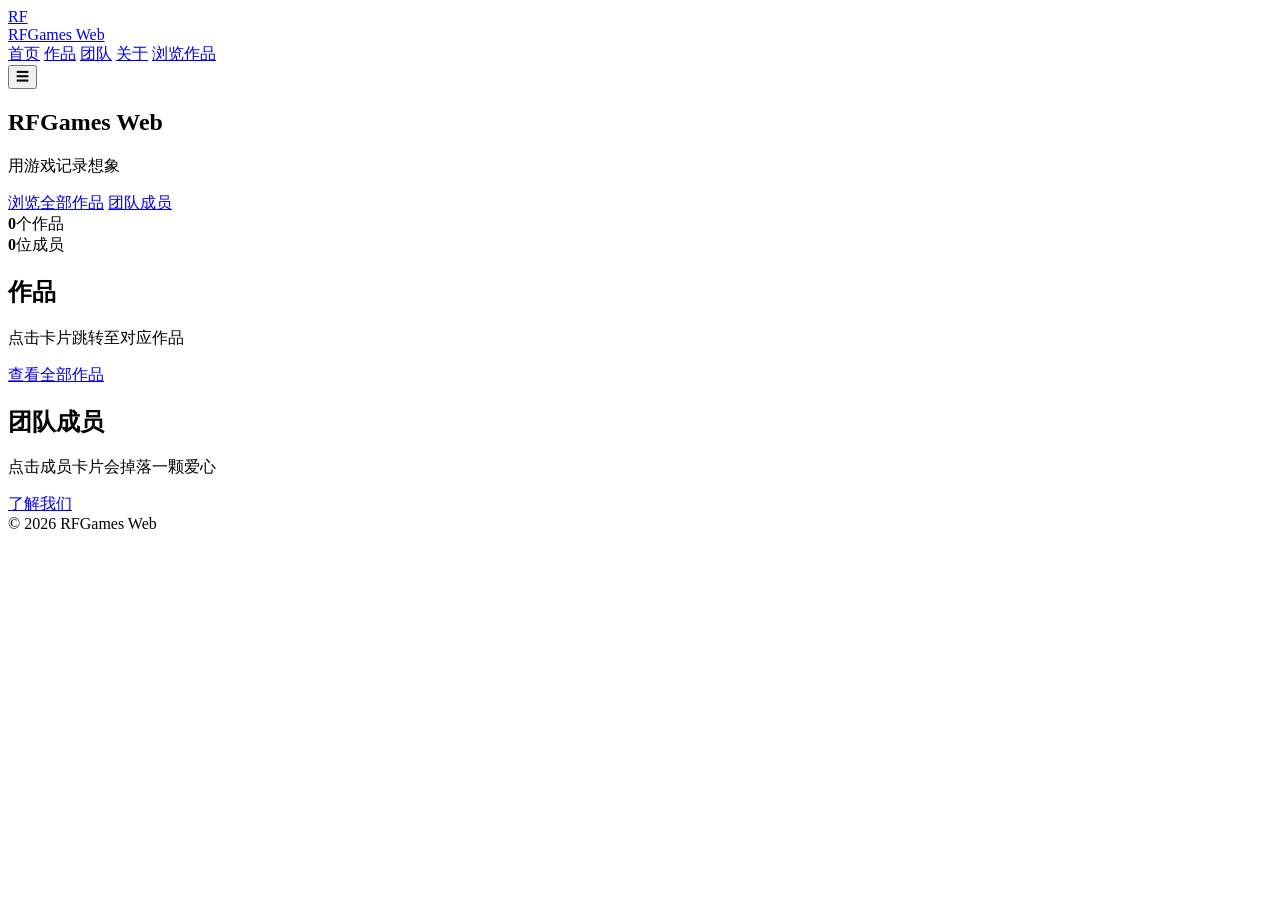
==== index.html @ dea8e586 "Add files via upload" ====
<!DOCTYPE html>
<html lang="zh-CN">
<head>
<meta charset="UTF-8">
<meta name="viewport" content="width=device-width, initial-scale=1.0">
<title>RFGames Web</title>
<meta name="description" content="RFGames Web 独立游戏作品站">
<link rel="icon" href="assets/img/rf.svg" type="image/svg+xml">
<link rel="stylesheet" href="assets/css/style.css">
</head>
<body>

<header class="nav">
  <div class="wrap nav-in">
    <a class="brand" href="index.html">
      <div class="brand-mark">RF</div>
      <div class="brand-name"><span data-site-name>RFGames</span> Web</div>
    </a>
    <nav class="nav-links">
      <a href="index.html" data-page="index.html">首页</a>
      <a href="works.html" data-page="works.html">作品</a>
      <a href="team.html" data-page="team.html">团队</a>
      <a href="about.html" data-page="about.html">关于</a>
      <a class="nav-cta" href="works.html">浏览作品</a>
    </nav>
    <button class="burger" aria-label="菜单">☰</button>
  </div>
</header>

<div class="wrap">
  <section class="hero">
    <h1><span data-hero-title>RFGames</span> Web</h1>
    <p data-hero-sub>用游戏记录想象</p>
    <div class="hero-act">
      <a class="btn btn-primary" href="works.html">浏览全部作品</a>
      <a class="btn" href="team.html">团队成员</a>
    </div>
    <div class="hero-stats">
      <div><b data-stat="works">0</b><span>个作品</span></div>
      <div><b data-stat="team">0</b><span>位成员</span></div>
    </div>
  </section>

  <section id="works">
    <div class="sec-head">
      <h2>作品</h2>
      <p>点击卡片跳转至对应作品</p>
    </div>
    <div class="work-grid" id="home-works"></div>
    <div class="more">
      <a class="btn" href="works.html">查看全部作品</a>
    </div>
  </section>

  <section id="team">
    <div class="sec-head">
      <h2>团队成员</h2>
      <p>点击成员卡片会掉落一颗爱心</p>
    </div>
    <div class="team-grid" id="home-team"></div>
  </section>

  <section class="cta">
    <a class="btn btn-primary" href="about.html">了解我们</a>
  </section>
</div>

<footer>
  <div class="wrap foot">
    <span data-footer>© 2026 RFGames Web</span>
    <div class="foot-links" data-icp></div>
  </div>
</footer>

<script src="assets/js/store.js"></script>
<script src="assets/js/main.js"></script>
<script>
document.addEventListener('DOMContentLoaded', () => {
  const works = Store.works();
  const team = Store.team();

  const setStat = (key, val) => {
    const n = document.querySelector('[data-stat="' + key + '"]');
    if (n) n.textContent = val;
  };
  setStat('works', works.length);
  setStat('team', team.length);

  RF.renderWorks('home-works', works, 6);
  RF.renderTeam('home-team');
  RF.countUp();
});
</script>
</body>
</html>
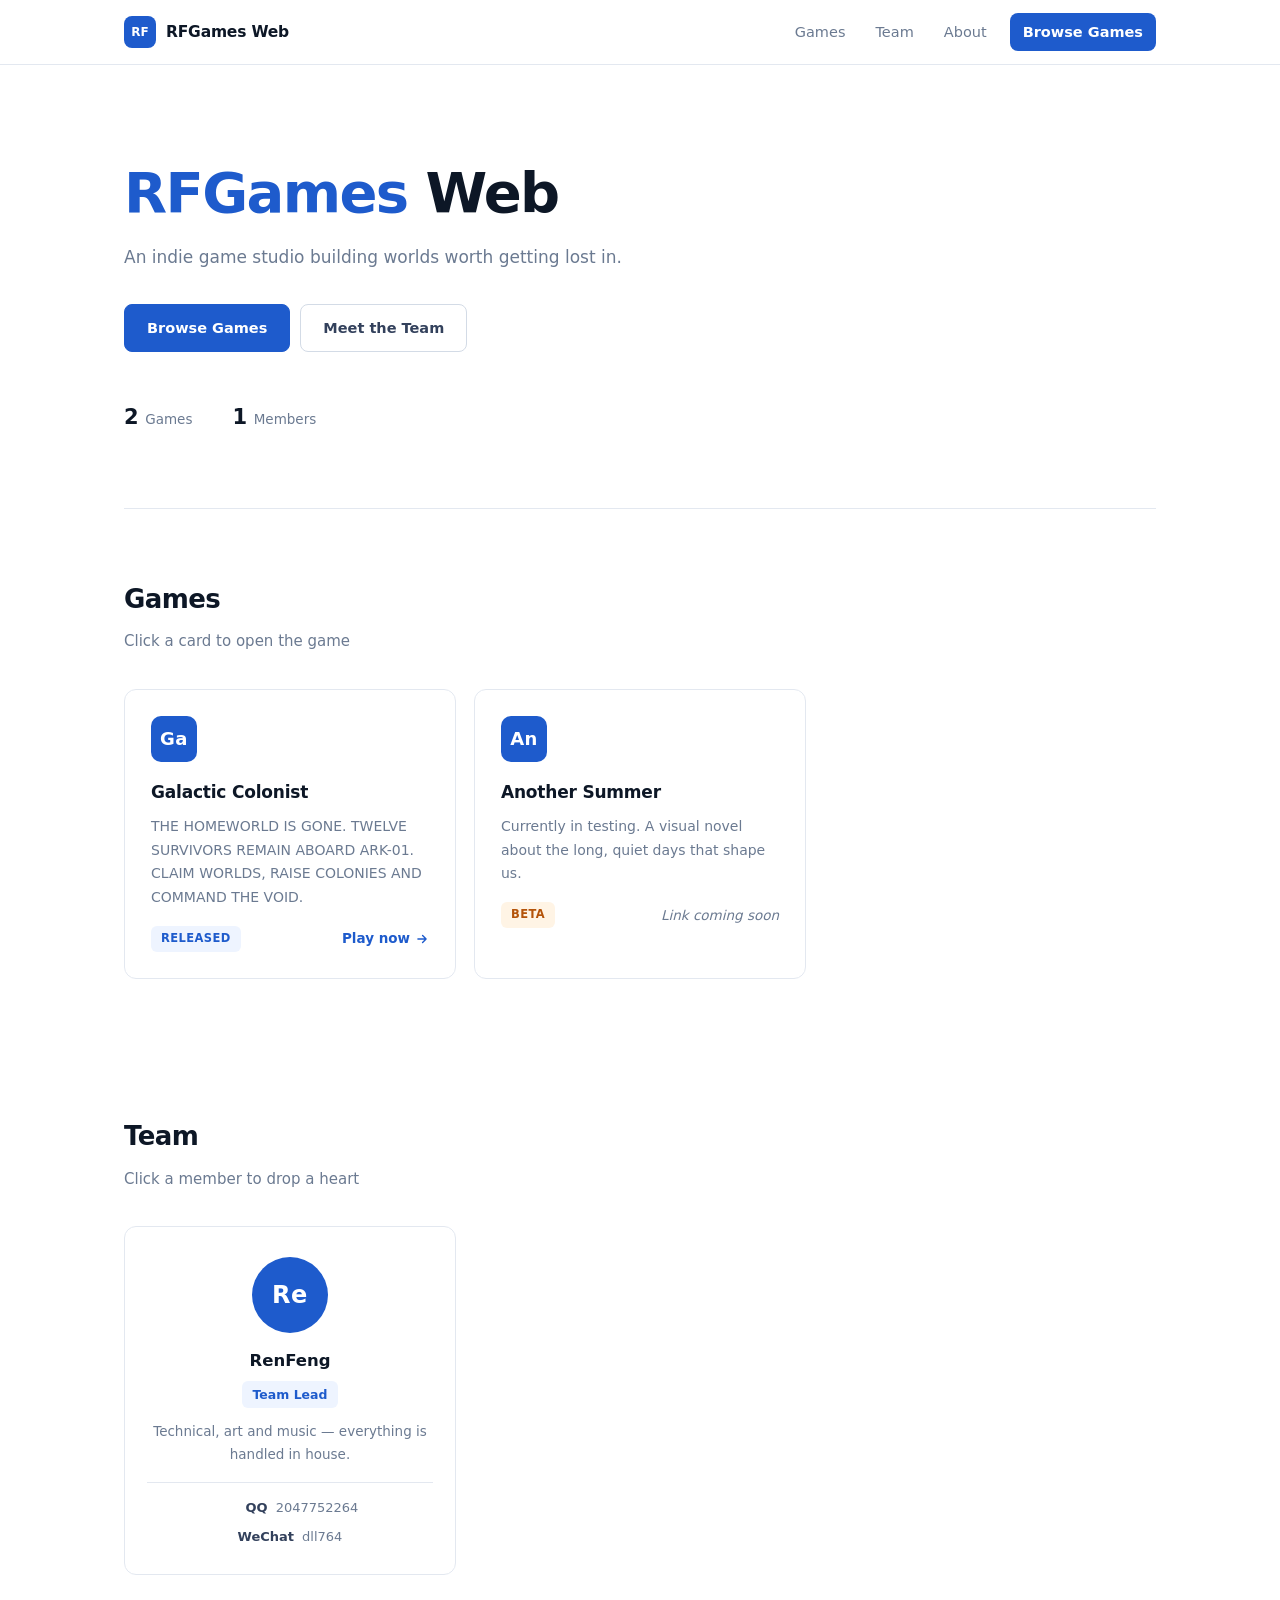
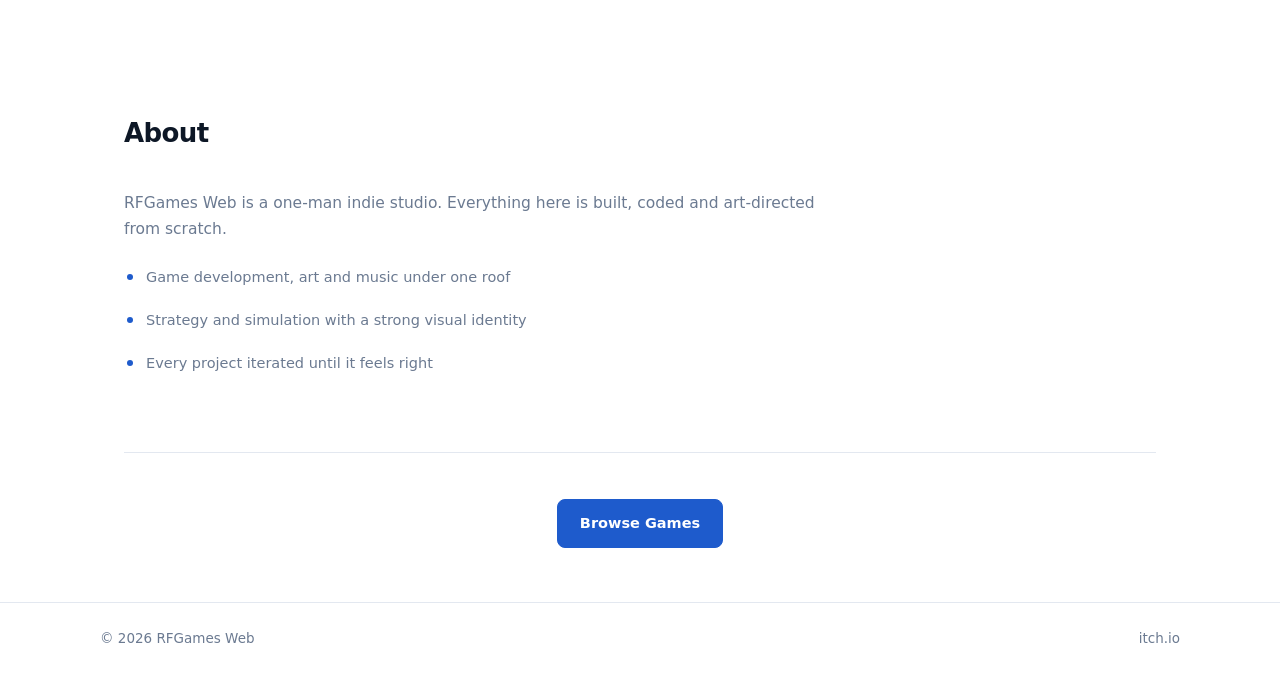
==== commit fabc2509: "Add files via upload" ====
--- a/index.html
+++ b/index.html
@@ -1,95 +1,1070 @@
 <!DOCTYPE html>
-<html lang="zh-CN">
+<html lang="en">
 <head>
 <meta charset="UTF-8">
 <meta name="viewport" content="width=device-width, initial-scale=1.0">
 <title>RFGames Web</title>
-<meta name="description" content="RFGames Web 独立游戏作品站">
-<link rel="icon" href="assets/img/rf.svg" type="image/svg+xml">
-<link rel="stylesheet" href="assets/css/style.css">
+<meta name="description" content="RFGames Web — an indie game studio showcase.">
+<link rel="icon" href="data:image/svg+xml,%3Csvg xmlns='http://www.w3.org/2000/svg' viewBox='0 0 128 128'%3E%3Crect width='128' height='128' rx='26' fill='%231E5BCC'/%3E%3Ctext x='64' y='66' fill='%23fff' font-family='Segoe UI,Arial,sans-serif' font-size='50' font-weight='700' text-anchor='middle' dominant-baseline='central'%3ERF%3C/text%3E%3C/svg%3E">
+<style>
+:root {
+  --bg: #ffffff;
+  --bg-2: #f6f8fb;
+  --surface: #ffffff;
+  --line: #e3e8f0;
+  --line-2: #d3dbe6;
+  --ink: #0d1726;
+  --ink-2: #33415c;
+  --muted: #6b7a91;
+  --blue: #1e5bcc;
+  --blue-2: #1750b5;
+  --blue-soft: #eef4ff;
+  --blue-line: #c9dcff;
+  --radius: 12px;
+  --maxw: 1080px;
+  --ease: cubic-bezier(0.22, 1, 0.36, 1);
+}
+
+* {
+  margin: 0;
+  padding: 0;
+  box-sizing: border-box;
+}
+
+html {
+  scroll-behavior: smooth;
+}
+
+body {
+  font-family: 'Segoe UI', system-ui, -apple-system, sans-serif;
+  background: var(--bg);
+  color: var(--ink);
+  min-height: 100vh;
+  line-height: 1.7;
+  -webkit-font-smoothing: antialiased;
+}
+
+a {
+  color: inherit;
+  text-decoration: none;
+}
+
+.wrap {
+  width: 100%;
+  max-width: var(--maxw);
+  margin: 0 auto;
+  padding: 0 24px;
+}
+
+.nav {
+  position: sticky;
+  top: 0;
+  z-index: 60;
+  background: rgba(255, 255, 255, 0.92);
+  backdrop-filter: blur(12px);
+  border-bottom: 1px solid var(--line);
+  transition: box-shadow 0.4s var(--ease), background 0.4s var(--ease);
+}
+
+.nav.stuck {
+  box-shadow: 0 6px 24px rgba(13, 23, 38, 0.06);
+  background: rgba(255, 255, 255, 0.97);
+}
+
+.nav-in {
+  display: flex;
+  align-items: center;
+  justify-content: space-between;
+  height: 64px;
+}
+
+.brand {
+  display: flex;
+  align-items: center;
+  gap: 10px;
+  font-weight: 700;
+}
+
+.brand-mark {
+  width: 32px;
+  height: 32px;
+  border-radius: 8px;
+  background: var(--blue);
+  display: grid;
+  place-items: center;
+  font-size: 12px;
+  font-weight: 700;
+  color: #fff;
+  flex-shrink: 0;
+}
+
+.brand-name {
+  font-size: 15.5px;
+  letter-spacing: -0.2px;
+}
+
+.nav-links {
+  display: flex;
+  gap: 4px;
+  align-items: center;
+}
+
+.nav-links a {
+  position: relative;
+  padding: 7px 13px;
+  border-radius: 8px;
+  font-size: 14.5px;
+  color: var(--muted);
+  transition: color 0.25s var(--ease), background 0.25s var(--ease);
+}
+
+.nav-links a::after {
+  content: '';
+  position: absolute;
+  left: 13px;
+  right: 13px;
+  bottom: 2px;
+  height: 1.5px;
+  background: var(--blue);
+  border-radius: 2px;
+  transform: scaleX(0);
+  transform-origin: left;
+  transition: transform 0.32s var(--ease);
+}
+
+.nav-links a:hover {
+  color: var(--ink);
+  background: var(--bg-2);
+}
+
+.nav-links a:hover::after {
+  transform: scaleX(1);
+}
+
+.nav-cta {
+  margin-left: 6px;
+  padding: 8px 16px;
+  border-radius: 8px;
+  background: var(--blue);
+  color: #fff !important;
+  font-weight: 600;
+  font-size: 14px;
+}
+
+.nav-cta:hover {
+  background: var(--blue-2);
+}
+
+.burger {
+  display: none;
+  width: 38px;
+  height: 38px;
+  border-radius: 8px;
+  border: 1px solid var(--line);
+  background: var(--surface);
+  color: var(--ink);
+  cursor: pointer;
+  font-size: 16px;
+  transition: background 0.25s var(--ease), color 0.25s var(--ease), border-color 0.25s var(--ease), transform 0.3s var(--ease);
+}
+
+.burger:hover {
+  border-color: var(--blue-line);
+  background: var(--blue-soft);
+  color: var(--blue);
+}
+
+.burger:active {
+  transform: scale(0.94);
+}
+
+.burger.x {
+  background: var(--blue);
+  border-color: var(--blue);
+  color: #fff;
+}
+
+.scroll-bar {
+  position: fixed;
+  top: 0;
+  left: 0;
+  height: 2px;
+  width: 0;
+  background: var(--blue);
+  z-index: 90;
+  transition: width 0.1s linear;
+}
+
+.hero {
+  padding: 96px 0 72px;
+  border-bottom: 1px solid var(--line);
+}
+
+.hero h1 {
+  font-size: clamp(34px, 6.4vw, 56px);
+  line-height: 1.14;
+  font-weight: 700;
+  letter-spacing: -1.6px;
+  margin-bottom: 18px;
+}
+
+.hero h1 span {
+  color: var(--blue);
+}
+
+.hero p {
+  font-size: 17px;
+  color: var(--muted);
+  max-width: 500px;
+  margin-bottom: 32px;
+}
+
+.hero-act {
+  display: flex;
+  gap: 10px;
+  flex-wrap: wrap;
+}
+
+.btn {
+  display: inline-flex;
+  align-items: center;
+  gap: 7px;
+  padding: 11px 22px;
+  border-radius: 8px;
+  border: 1px solid var(--line-2);
+  background: var(--surface);
+  color: var(--ink-2);
+  font-size: 14.5px;
+  font-weight: 600;
+  cursor: pointer;
+  transition: transform 0.28s var(--ease), background 0.28s var(--ease), border-color 0.28s var(--ease), color 0.28s var(--ease);
+  font-family: inherit;
+}
+
+.btn:hover {
+  border-color: var(--blue-line);
+  background: var(--blue-soft);
+  color: var(--blue);
+  transform: translateY(-2px);
+}
+
+.btn:active {
+  transform: translateY(0) scale(0.98);
+  transition-duration: 0.1s;
+}
+
+.btn-primary {
+  background: var(--blue);
+  border-color: var(--blue);
+  color: #fff;
+}
+
+.btn-primary:hover {
+  background: var(--blue-2);
+  border-color: var(--blue-2);
+  color: #fff;
+}
+
+.hero-stats {
+  display: flex;
+  gap: 40px;
+  margin-top: 48px;
+  flex-wrap: wrap;
+}
+
+.hero-stats div {
+  display: flex;
+  align-items: baseline;
+  gap: 7px;
+}
+
+.hero-stats b {
+  font-size: 21px;
+  font-weight: 700;
+  letter-spacing: -0.4px;
+}
+
+.hero-stats span {
+  font-size: 13.5px;
+  color: var(--muted);
+}
+
+section {
+  padding: 68px 0;
+}
+
+.sec-head {
+  margin-bottom: 34px;
+}
+
+.sec-head h2 {
+  font-size: 26px;
+  font-weight: 700;
+  letter-spacing: -0.6px;
+  margin-bottom: 8px;
+}
+
+.sec-head p {
+  color: var(--muted);
+  font-size: 15px;
+}
+
+.work-grid {
+  display: grid;
+  grid-template-columns: repeat(auto-fill, minmax(288px, 1fr));
+  gap: 18px;
+}
+
+.work {
+  padding: 26px;
+  border-radius: var(--radius);
+  border: 1px solid var(--line);
+  background: var(--surface);
+  display: block;
+  transition: transform 0.4s var(--ease), border-color 0.4s var(--ease), background 0.4s var(--ease), box-shadow 0.4s var(--ease);
+}
+
+a.work:hover {
+  border-color: var(--blue-line);
+  background: var(--blue-soft);
+  transform: translateY(-4px);
+  box-shadow: 0 10px 28px rgba(13, 23, 38, 0.07);
+}
+
+.work-icon {
+  width: 46px;
+  height: 46px;
+  border-radius: 10px;
+  background: var(--blue);
+  display: grid;
+  place-items: center;
+  font-size: 18px;
+  font-weight: 700;
+  color: #fff;
+  letter-spacing: 0.5px;
+  margin-bottom: 16px;
+  transition: transform 0.45s var(--ease);
+}
+
+a.work:hover .work-icon {
+  transform: scale(1.08);
+}
+
+.work h3 {
+  font-size: 17px;
+  font-weight: 650;
+  margin-bottom: 8px;
+  letter-spacing: -0.2px;
+}
+
+.work p {
+  font-size: 14px;
+  color: var(--muted);
+  min-height: 66px;
+  margin-bottom: 16px;
+}
+
+.work-foot {
+  display: flex;
+  align-items: center;
+  justify-content: space-between;
+  gap: 10px;
+  flex-wrap: wrap;
+}
+
+.tag {
+  display: inline-block;
+  font-size: 11.5px;
+  font-weight: 600;
+  letter-spacing: 0.4px;
+  text-transform: uppercase;
+  padding: 3px 10px;
+  border-radius: 6px;
+  background: var(--bg-2);
+  color: var(--muted);
+}
+
+.tag.live {
+  background: var(--blue-soft);
+  color: var(--blue);
+}
+
+.tag.soon {
+  background: #fff4e5;
+  color: #b45309;
+}
+
+.work-go {
+  display: inline-flex;
+  align-items: center;
+  gap: 5px;
+  font-size: 13.5px;
+  color: var(--blue);
+  font-weight: 600;
+  transition: gap 0.35s var(--ease);
+}
+
+a.work:hover .work-go {
+  gap: 10px;
+}
+
+.work-go svg {
+  width: 14px;
+  height: 14px;
+  transition: transform 0.35s var(--ease);
+}
+
+a.work:hover .work-go svg {
+  transform: translateX(2px);
+}
+
+.work-soon {
+  font-size: 13.5px;
+  color: var(--muted);
+  font-style: italic;
+}
+
+.team-grid {
+  display: grid;
+  grid-template-columns: repeat(auto-fill, minmax(248px, 1fr));
+  gap: 18px;
+}
+
+.member {
+  padding: 30px 22px 26px;
+  border-radius: var(--radius);
+  border: 1px solid var(--line);
+  background: var(--surface);
+  text-align: center;
+  cursor: pointer;
+  user-select: none;
+  transition: transform 0.4s var(--ease), border-color 0.4s var(--ease), background 0.4s var(--ease), box-shadow 0.4s var(--ease);
+}
+
+.member:hover {
+  border-color: var(--blue-line);
+  background: var(--blue-soft);
+  transform: translateY(-4px);
+  box-shadow: 0 10px 28px rgba(13, 23, 38, 0.07);
+}
+
+.avatar {
+  width: 76px;
+  height: 76px;
+  border-radius: 50%;
+  margin: 0 auto 14px;
+  background: var(--blue);
+  display: grid;
+  place-items: center;
+  font-size: 24px;
+  font-weight: 700;
+  color: #fff;
+  letter-spacing: 0.5px;
+  transition: transform 0.45s var(--ease);
+}
+
+.member:hover .avatar {
+  transform: scale(1.07);
+}
+
+.member h3 {
+  font-size: 16.5px;
+  font-weight: 650;
+  margin-bottom: 5px;
+}
+
+.member .role {
+  display: inline-block;
+  font-style: normal;
+  font-size: 12.5px;
+  padding: 3px 11px;
+  border-radius: 6px;
+  background: var(--blue-soft);
+  color: var(--blue);
+  margin-bottom: 12px;
+  font-weight: 600;
+}
+
+.member p {
+  font-size: 13.5px;
+  color: var(--muted);
+}
+
+.contact-list {
+  margin-top: 16px;
+  padding-top: 14px;
+  border-top: 1px solid var(--line);
+  display: flex;
+  flex-direction: column;
+  gap: 7px;
+}
+
+.contact-list div {
+  display: flex;
+  align-items: center;
+  justify-content: center;
+  gap: 8px;
+  font-size: 13px;
+  color: var(--muted);
+}
+
+.contact-list b {
+  font-weight: 600;
+  color: var(--ink-2);
+  min-width: 46px;
+  text-align: right;
+}
+
+.heart {
+  position: fixed;
+  pointer-events: none;
+  font-size: 18px;
+  z-index: 999;
+  animation: fly 1.25s cubic-bezier(0.22, 0.75, 0.3, 1) forwards;
+  will-change: transform, opacity;
+}
+
+@keyframes fly {
+  0% {
+    opacity: 0;
+    transform: translate(0, 0) scale(0.3);
+  }
+
+  14% {
+    opacity: 1;
+    transform: translate(0, -18px) scale(1.08);
+  }
+
+  60% {
+    opacity: 0.9;
+  }
+
+  100% {
+    opacity: 0;
+    transform: translate(var(--dx), -170px) scale(0.55);
+  }
+}
+
+.about-box {
+  max-width: 720px;
+}
+
+.about-box p {
+  color: var(--muted);
+  font-size: 15.5px;
+  margin-bottom: 14px;
+}
+
+.about-box ul {
+  list-style: none;
+  margin-top: 6px;
+}
+
+.about-box li {
+  padding: 9px 0 9px 22px;
+  position: relative;
+  color: var(--muted);
+  font-size: 14.5px;
+}
+
+.about-box li::before {
+  content: '';
+  position: absolute;
+  left: 3px;
+  top: 18px;
+  width: 6px;
+  height: 6px;
+  border-radius: 50%;
+  background: var(--blue);
+}
+
+.cta {
+  padding: 46px 0 54px;
+  border-top: 1px solid var(--line);
+  display: flex;
+  justify-content: center;
+}
+
+footer {
+  border-top: 1px solid var(--line);
+}
+
+.foot {
+  display: flex;
+  align-items: center;
+  justify-content: space-between;
+  gap: 14px;
+  flex-wrap: wrap;
+  padding: 24px 0;
+  font-size: 13.5px;
+  color: var(--muted);
+}
+
+.foot-links {
+  display: flex;
+  gap: 18px;
+  flex-wrap: wrap;
+}
+
+.foot-links a {
+  transition: color 0.25s var(--ease);
+}
+
+.foot-links a:hover {
+  color: var(--blue);
+}
+
+.top-btn {
+  position: fixed;
+  right: 26px;
+  bottom: 26px;
+  width: 42px;
+  height: 42px;
+  border-radius: 50%;
+  border: 1px solid var(--line);
+  background: var(--surface);
+  color: var(--ink-2);
+  display: grid;
+  place-items: center;
+  cursor: pointer;
+  opacity: 0;
+  visibility: hidden;
+  transform: translateY(12px);
+  transition: opacity 0.35s var(--ease), transform 0.35s var(--ease), visibility 0.35s, background 0.25s var(--ease), color 0.25s var(--ease), border-color 0.25s var(--ease);
+  box-shadow: 0 6px 20px rgba(13, 23, 38, 0.1);
+  z-index: 80;
+}
+
+.top-btn.show {
+  opacity: 1;
+  visibility: visible;
+  transform: none;
+}
+
+.top-btn:hover {
+  background: var(--blue);
+  color: #fff;
+  border-color: var(--blue);
+  transform: translateY(-2px);
+}
+
+.top-btn:active {
+  transform: scale(0.94);
+}
+
+.top-btn svg {
+  width: 17px;
+  height: 17px;
+}
+
+.reveal {
+  opacity: 0;
+  transform: translateY(16px);
+  transition: opacity 0.75s var(--ease), transform 0.75s var(--ease);
+  will-change: opacity, transform;
+}
+
+.reveal.in {
+  opacity: 1;
+  transform: none;
+}
+
+::-webkit-scrollbar {
+  width: 10px;
+}
+
+::-webkit-scrollbar-track {
+  background: var(--bg-2);
+}
+
+::-webkit-scrollbar-thumb {
+  background: #c3cddc;
+  border-radius: 5px;
+  border: 2px solid var(--bg);
+}
+
+::-webkit-scrollbar-thumb:hover {
+  background: var(--blue);
+}
+
+::selection {
+  background: var(--blue);
+  color: #fff;
+}
+
+@media (max-width: 820px) {
+  .nav-links {
+    position: fixed;
+    inset: 64px 0 auto;
+    flex-direction: column;
+    align-items: stretch;
+    gap: 2px;
+    padding: 0 20px;
+    background: var(--surface);
+    border-bottom: 1px solid transparent;
+    overflow: hidden;
+    max-height: 0;
+    opacity: 0;
+    transition: max-height 0.42s var(--ease), opacity 0.3s var(--ease), padding 0.42s var(--ease), border-color 0.3s;
+  }
+
+  .nav-links.show {
+    max-height: 380px;
+    opacity: 1;
+    padding: 14px 20px 22px;
+    border-bottom-color: var(--line);
+  }
+
+  .nav-links a {
+    opacity: 0;
+    transform: translateX(-8px);
+    transition: opacity 0.3s var(--ease), transform 0.3s var(--ease), background 0.25s var(--ease), color 0.25s var(--ease);
+  }
+
+  .nav-links.show a {
+    opacity: 1;
+    transform: none;
+  }
+
+  .nav-links.show a:nth-child(1) {
+    transition-delay: 0.06s;
+  }
+
+  .nav-links.show a:nth-child(2) {
+    transition-delay: 0.11s;
+  }
+
+  .nav-links.show a:nth-child(3) {
+    transition-delay: 0.16s;
+  }
+
+  .nav-links.show a:nth-child(4) {
+    transition-delay: 0.21s;
+  }
+
+  .nav-links a::after {
+    display: none;
+  }
+
+  .nav-cta {
+    margin-left: 0;
+    text-align: center;
+  }
+
+  .burger {
+    display: grid;
+    place-items: center;
+  }
+
+  .hero {
+    padding: 58px 0 46px;
+  }
+
+  .hero-stats {
+    gap: 22px;
+    margin-top: 34px;
+  }
+
+  section {
+    padding: 48px 0;
+  }
+
+  .top-btn {
+    right: 16px;
+    bottom: 16px;
+  }
+}
+
+@media (prefers-reduced-motion: reduce) {
+
+  *,
+  *::before,
+  *::after {
+    animation-duration: 0.01ms !important;
+    animation-iteration-count: 1 !important;
+    transition-duration: 0.01ms !important;
+    scroll-behavior: auto !important;
+  }
+
+  .reveal {
+    opacity: 1;
+    transform: none;
+  }
+}
+</style>
 </head>
 <body>
 
-<header class="nav">
+<div class="scroll-bar" id="sbar"></div>
+
+<header class="nav" id="nav">
   <div class="wrap nav-in">
-    <a class="brand" href="index.html">
+    <a class="brand" href="#top">
       <div class="brand-mark">RF</div>
-      <div class="brand-name"><span data-site-name>RFGames</span> Web</div>
+      <div class="brand-name">RFGames Web</div>
     </a>
-    <nav class="nav-links">
-      <a href="index.html" data-page="index.html">首页</a>
-      <a href="works.html" data-page="works.html">作品</a>
-      <a href="team.html" data-page="team.html">团队</a>
-      <a href="about.html" data-page="about.html">关于</a>
-      <a class="nav-cta" href="works.html">浏览作品</a>
+    <nav class="nav-links" id="links">
+      <a href="#works">Games</a>
+      <a href="#team">Team</a>
+      <a href="#about">About</a>
+      <a class="nav-cta" href="#works">Browse Games</a>
     </nav>
-    <button class="burger" aria-label="菜单">☰</button>
+    <button class="burger" id="burger" aria-label="Menu">☰</button>
   </div>
 </header>
 
-<div class="wrap">
+<div class="wrap" id="top">
+
   <section class="hero">
-    <h1><span data-hero-title>RFGames</span> Web</h1>
-    <p data-hero-sub>用游戏记录想象</p>
+    <h1><span>RFGames</span> Web</h1>
+    <p>An indie game studio building worlds worth getting lost in.</p>
     <div class="hero-act">
-      <a class="btn btn-primary" href="works.html">浏览全部作品</a>
-      <a class="btn" href="team.html">团队成员</a>
+      <a class="btn btn-primary" href="#works">Browse Games</a>
+      <a class="btn" href="#team">Meet the Team</a>
     </div>
     <div class="hero-stats">
-      <div><b data-stat="works">0</b><span>个作品</span></div>
-      <div><b data-stat="team">0</b><span>位成员</span></div>
+      <div><b data-stat="works">0</b><span>Games</span></div>
+      <div><b data-stat="team">0</b><span>Members</span></div>
     </div>
   </section>
 
   <section id="works">
     <div class="sec-head">
-      <h2>作品</h2>
-      <p>点击卡片跳转至对应作品</p>
+      <h2>Games</h2>
+      <p>Click a card to open the game</p>
     </div>
-    <div class="work-grid" id="home-works"></div>
-    <div class="more">
-      <a class="btn" href="works.html">查看全部作品</a>
+    <div class="work-grid" id="workGrid"></div>
+  </section>
+
+  <section id="team">
+    <div class="sec-head">
+      <h2>Team</h2>
+      <p>Click a member to drop a heart</p>
+    </div>
+    <div class="team-grid" id="teamGrid"></div>
+  </section>
+
+  <section id="about">
+    <div class="sec-head">
+      <h2>About</h2>
+    </div>
+    <div class="about-box">
+      <p>RFGames Web is a one-man indie studio. Everything here is built, coded and art-directed from scratch.</p>
+      <ul>
+        <li>Game development, art and music under one roof</li>
+        <li>Strategy and simulation with a strong visual identity</li>
+        <li>Every project iterated until it feels right</li>
+      </ul>
     </div>
   </section>
 
-  <section id="team">
-    <div class="sec-head">
-      <h2>团队成员</h2>
-      <p>点击成员卡片会掉落一颗爱心</p>
-    </div>
-    <div class="team-grid" id="home-team"></div>
-  </section>
-
   <section class="cta">
-    <a class="btn btn-primary" href="about.html">了解我们</a>
+    <a class="btn btn-primary" href="#works">Browse Games</a>
   </section>
 </div>
 
 <footer>
   <div class="wrap foot">
-    <span data-footer>© 2026 RFGames Web</span>
-    <div class="foot-links" data-icp></div>
+    <span>© 2026 RFGames Web</span>
+    <div class="foot-links">
+      <a href="https://yudxx.itch.io/galactic" target="_blank" rel="noopener">itch.io</a>
+    </div>
   </div>
 </footer>
 
-<script src="assets/js/store.js"></script>
-<script src="assets/js/main.js"></script>
+<button class="top-btn" id="topBtn" aria-label="Back to top">
+  <svg viewBox="0 0 24 24" fill="none" stroke="currentColor" stroke-width="2.2" stroke-linecap="round" stroke-linejoin="round"><path d="M12 19V5M5 12l7-7 7 7"/></svg>
+</button>
+
 <script>
-document.addEventListener('DOMContentLoaded', () => {
-  const works = Store.works();
-  const team = Store.team();
-
-  const setStat = (key, val) => {
-    const n = document.querySelector('[data-stat="' + key + '"]');
-    if (n) n.textContent = val;
+const GAMES = [
+  {
+    title: 'Galactic Colonist',
+    desc: 'THE HOMEWORLD IS GONE. TWELVE SURVIVORS REMAIN ABOARD ARK-01. CLAIM WORLDS, RAISE COLONIES AND COMMAND THE VOID.',
+    link: 'https://yudxx.itch.io/galactic',
+    tag: 'Released',
+    tagClass: 'live'
+  },
+  {
+    title: 'Another Summer',
+    desc: 'Currently in testing. A visual novel about the long, quiet days that shape us.',
+    link: '',
+    tag: 'Beta',
+    tagClass: 'soon'
+  }
+];
+
+const TEAM = [
+  {
+    name: 'RenFeng',
+    role: 'Team Lead',
+    desc: 'Technical, art and music — everything is handled in house.',
+    contacts: [
+      { label: 'QQ', value: '2047752264' },
+      { label: 'WeChat', value: 'dll764' }
+    ]
+  }
+];
+
+const esc = s => String(s == null ? '' : s).replace(/[&<>"']/g, c => ({
+  '&': '&amp;', '<': '&lt;', '>': '&gt;', '"': '&quot;', "'": '&#39;'
+}[c]));
+
+const initials = t => String(t || '').trim().slice(0, 2);
+
+function renderGames() {
+  document.getElementById('workGrid').innerHTML = GAMES.map(g => {
+    const arrow = '<svg viewBox="0 0 24 24" fill="none" stroke="currentColor" stroke-width="2.4" stroke-linecap="round" stroke-linejoin="round"><path d="M5 12h14M13 6l6 6-6 6"/></svg>';
+    const foot = g.link
+      ? '<span class="work-go">Play now' + arrow + '</span>'
+      : '<span class="work-soon">Link coming soon</span>';
+    const inner =
+      '<div class="work-icon">' + esc(initials(g.title)) + '</div>' +
+      '<h3>' + esc(g.title) + '</h3>' +
+      '<p>' + esc(g.desc) + '</p>' +
+      '<div class="work-foot"><span class="tag ' + g.tagClass + '">' + esc(g.tag) + '</span>' + foot + '</div>';
+    return g.link
+      ? '<a class="work reveal" href="' + esc(g.link) + '" target="_blank" rel="noopener">' + inner + '</a>'
+      : '<div class="work reveal">' + inner + '</div>';
+  }).join('');
+}
+
+function renderTeam() {
+  document.getElementById('teamGrid').innerHTML = TEAM.map(m => {
+    const rows = m.contacts.map(c => (
+      '<div><b>' + esc(c.label) + '</b><span>' + esc(c.value) + '</span></div>'
+    )).join('');
+    return (
+      '<div class="member reveal" data-heart>' +
+      '<div class="avatar">' + esc(initials(m.name)) + '</div>' +
+      '<h3>' + esc(m.name) + '</h3>' +
+      '<em class="role">' + esc(m.role) + '</em>' +
+      '<p>' + esc(m.desc) + '</p>' +
+      '<div class="contact-list">' + rows + '</div>' +
+      '</div>'
+    );
+  }).join('');
+}
+
+function hearts(el) {
+  if (window.matchMedia('(prefers-reduced-motion: reduce)').matches) return;
+  const r = el.getBoundingClientRect();
+  const cx = r.left + r.width / 2;
+  const cy = r.top + r.height / 2;
+  const glyphs = ['♥', '❤'];
+  for (let i = 0; i < 9; i++) {
+    const s = document.createElement('span');
+    s.className = 'heart';
+    s.textContent = glyphs[Math.floor(Math.random() * glyphs.length)];
+    s.style.left = cx + (Math.random() - 0.5) * r.width * 0.7 + 'px';
+    s.style.top = cy + (Math.random() - 0.5) * 34 + 'px';
+    s.style.setProperty('--dx', (Math.random() - 0.5) * 150 + 'px');
+    s.style.fontSize = 15 + Math.random() * 14 + 'px';
+    s.style.animationDelay = Math.random() * 0.14 + 's';
+    s.style.color = ['#f472b6', '#fb7185', '#ec4899'][Math.floor(Math.random() * 3)];
+    document.body.appendChild(s);
+    setTimeout(() => s.remove(), 1500);
+  }
+}
+
+function reveal() {
+  if (window.matchMedia('(prefers-reduced-motion: reduce)').matches) {
+    document.querySelectorAll('.reveal:not(.in)').forEach(el => el.classList.add('in'));
+    return;
+  }
+  const io = new IntersectionObserver(entries => {
+    entries.forEach(e => {
+      if (e.isIntersecting) {
+        e.target.classList.add('in');
+        io.unobserve(e.target);
+      }
+    });
+  }, { threshold: 0.06, rootMargin: '0px 0px -32px' });
+  document.querySelectorAll('.reveal:not(.in)').forEach((el, i) => {
+    el.style.transitionDelay = Math.min(i * 60, 360) + 'ms';
+    io.observe(el);
+  });
+}
+
+function countUp() {
+  if (window.matchMedia('(prefers-reduced-motion: reduce)').matches) return;
+  const io = new IntersectionObserver(entries => {
+    entries.forEach(e => {
+      if (!e.isIntersecting) return;
+      const el = e.target;
+      io.unobserve(el);
+      const end = parseInt(el.textContent, 10) || 0;
+      if (end <= 0) return;
+      const dur = 900;
+      const t0 = performance.now();
+      const step = now => {
+        const p = Math.min((now - t0) / dur, 1);
+        el.textContent = Math.round(end * (1 - Math.pow(1 - p, 3)));
+        if (p < 1) requestAnimationFrame(step);
+      };
+      requestAnimationFrame(step);
+    });
+  }, { threshold: 0.4 });
+  document.querySelectorAll('[data-stat]').forEach(n => io.observe(n));
+}
+
+function scrollFx() {
+  const nav = document.getElementById('nav');
+  const bar = document.getElementById('sbar');
+  const top = document.getElementById('topBtn');
+  const run = () => {
+    const y = window.scrollY;
+    const h = document.documentElement.scrollHeight - window.innerHeight;
+    bar.style.width = (h > 0 ? Math.min(Math.max(y, 0) / h, 1) * 100 : 0).toFixed(2) + '%';
+    nav.classList.toggle('stuck', y > 8);
+    top.classList.toggle('show', y > 420);
   };
-  setStat('works', works.length);
-  setStat('team', team.length);
-
-  RF.renderWorks('home-works', works, 6);
-  RF.renderTeam('home-team');
-  RF.countUp();
-});
+  let ticking = false;
+  window.addEventListener('scroll', () => {
+    if (ticking) return;
+    ticking = true;
+    requestAnimationFrame(() => {
+      run();
+      ticking = false;
+    });
+  }, { passive: true });
+  window.addEventListener('resize', run, { passive: true });
+  top.addEventListener('click', () => window.scrollTo({ top: 0, behavior: 'smooth' }));
+  run();
+}
+
+function init() {
+  document.querySelector('[data-stat="works"]').textContent = GAMES.length;
+  document.querySelector('[data-stat="team"]').textContent = TEAM.length;
+
+  renderGames();
+  renderTeam();
+
+  document.querySelectorAll('[data-heart]').forEach(el => {
+    el.addEventListener('click', () => hearts(el));
+  });
+
+  const burger = document.getElementById('burger');
+  const links = document.getElementById('links');
+  burger.addEventListener('click', () => {
+    const open = links.classList.toggle('show');
+    burger.classList.toggle('x', open);
+    burger.textContent = open ? '✕' : '☰';
+  });
+  links.querySelectorAll('a').forEach(a => {
+    a.addEventListener('click', () => {
+      links.classList.remove('show');
+      burger.classList.remove('x');
+      burger.textContent = '☰';
+    });
+  });
+
+  scrollFx();
+  reveal();
+  countUp();
+}
+
+document.addEventListener('DOMContentLoaded', init);
 </script>
 </body>
 </html>
